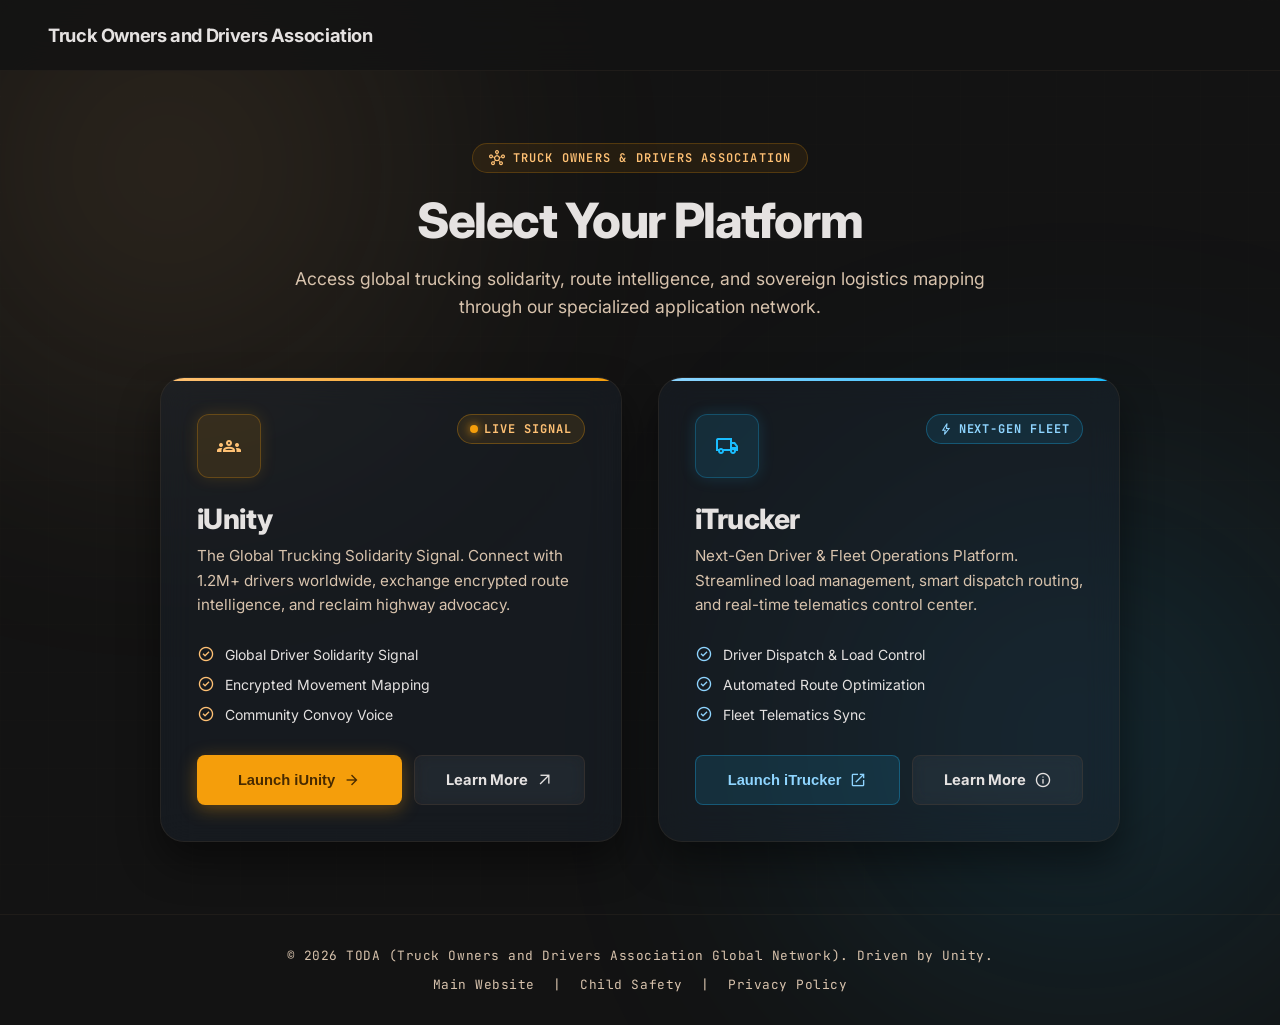
==== index.html @ bb976653 "first commit" ====
<!DOCTYPE html>
<html lang="en">

<head>
  <meta charset="utf-8">
  <meta name="viewport" content="width=device-width, initial-scale=1.0">

  <!-- SEO Meta Tags -->
  <title>Application Portal | iUnity & iTrucker</title>
  <meta name="description"
    content="Access official applications: iUnity for global driver solidarity and iTrucker for next-gen fleet operations.">
  <meta name="author" content="Truck Owners and Drivers Association">
  <link rel="canonical" href="https://app.jointoda.com/">

  <!-- Google Fonts: Inter & JetBrains Mono (Matches iUnity Design Language) -->
  <link rel="preconnect" href="https://fonts.googleapis.com">
  <link rel="preconnect" href="https://fonts.gstatic.com" crossorigin>
  <link
    href="https://fonts.googleapis.com/css2?family=Inter:wght@400;500;600;700;800&family=JetBrains+Mono:wght@500;700&display=swap"
    rel="stylesheet">
  <link rel="stylesheet"
    href="https://fonts.googleapis.com/css2?family=Material+Symbols+Outlined:opsz,wght,FILL,GRAD@24,400,0,0" />

  <style>
    /* =========================================================
       TODA Unified Design System — Matched to iUnity Core Tokens
       ========================================================= */
    :root {
      /* Base Surface / Obsidian Charcoal Palette */
      --background: #131313;
      --on-background: #e5e2e1;
      --surface: #131313;
      --surface-dim: #131313;
      --surface-bright: #393939;

      --surface-container-lowest: #0e0e0e;
      --surface-container-low: #1c1b1b;
      --surface-container: #201f1f;
      --surface-container-high: #2a2a2a;
      --surface-container-highest: #353534;

      --on-surface: #e5e2e1;
      --on-surface-variant: #d8c3ad;

      --outline: #a08e7a;
      --outline-variant: #534434;

      /* Primary Unity Amber Accent */
      --primary: #ffc174;
      --primary-container: #f59e0b;
      --on-primary: #472a00;
      --on-primary-container: #613b00;
      --primary-fixed: #ffddb8;
      --primary-fixed-dim: #ffb95f;
      --primary-glow: rgba(245, 158, 11, 0.28);

      /* Tertiary / Fleet Cyan Accent (iTrucker) */
      --tertiary: #8fd5ff;
      --tertiary-container: #1abdff;
      --on-tertiary: #00344a;
      --cyan-glow: rgba(26, 189, 255, 0.28);

      /* Border Radii */
      --radius-sm: 0.25rem;
      --radius-default: 0.5rem;
      --radius-lg: 0.75rem;
      --radius-xl: clamp(1rem, 2vw, 1.5rem);
      --radius-full: 9999px;

      /* Animation Transitions */
      --transition-fast: 0.2s cubic-bezier(0.4, 0, 0.2, 1);
      --transition-normal: 0.3s cubic-bezier(0.4, 0, 0.2, 1);
    }

    *,
    *::before,
    *::after {
      box-sizing: border-box;
      margin: 0;
      padding: 0;
    }

    body {
      font-family: 'Inter', system-ui, -apple-system, sans-serif;
      background-color: var(--background);
      color: var(--on-surface);
      min-height: 100vh;
      display: flex;
      flex-direction: column;
      overflow-x: hidden;
      position: relative;
      -webkit-font-smoothing: antialiased;
    }

    /* Ambient Highway Glows */
    .ambient-blob {
      position: fixed;
      border-radius: var(--radius-full);
      filter: blur(140px);
      pointer-events: none;
      z-index: 0;
      opacity: 0.28;
      transition: transform 0.15s ease-out;
    }

    .blob-1 {
      width: clamp(320px, 45vw, 650px);
      height: clamp(320px, 45vw, 650px);
      background: radial-gradient(circle, var(--primary), transparent 70%);
      top: -120px;
      left: -120px;
    }

    .blob-2 {
      width: clamp(340px, 50vw, 700px);
      height: clamp(340px, 50vw, 700px);
      background: radial-gradient(circle, var(--tertiary-container), transparent 70%);
      bottom: -160px;
      right: -120px;
    }

    /* Subtle Highway Grid Overlay */
    .grid-pattern {
      position: fixed;
      inset: 0;
      background-image:
        linear-gradient(rgba(83, 68, 52, 0.05) 1px, transparent 1px),
        linear-gradient(90deg, rgba(83, 68, 52, 0.05) 1px, transparent 1px);
      background-size: 48px 48px;
      pointer-events: none;
      z-index: 1;
      opacity: 0.7;
    }

    /* Header Nav */
    header {
      position: relative;
      z-index: 10;
      padding: clamp(16px, 2vw, 24px) clamp(20px, 4vw, 48px);
      display: flex;
      align-items: center;
      justify-content: space-between;
      border-bottom: 1px solid rgba(83, 68, 52, 0.2);
      backdrop-filter: blur(16px);
      -webkit-backdrop-filter: blur(16px);
      background: rgba(19, 19, 19, 0.85);
    }

    .brand-logo {
      display: flex;
      align-items: center;
      gap: 12px;
      text-decoration: none;
      color: var(--on-surface);
    }

    .brand-title {
      font-size: clamp(0.95rem, 1.5vw, 1.15rem);
      font-weight: 700;
      letter-spacing: -0.02em;
      color: var(--on-surface);
    }

    /* Main Container */
    main {
      flex: 1;
      position: relative;
      z-index: 10;
      max-width: 1100px;
      width: 100%;
      margin: 0 auto;
      padding: clamp(40px, 6vw, 72px) clamp(16px, 3vw, 32px);
      display: flex;
      flex-direction: column;
      align-items: center;
      justify-content: center;
    }

    .hero-heading {
      text-align: center;
      max-width: 720px;
      margin-bottom: clamp(36px, 5vw, 56px);
    }

    .hero-pill {
      display: inline-flex;
      align-items: center;
      gap: 8px;
      padding: 6px 16px;
      background: rgba(245, 158, 11, 0.08);
      border: 1px solid rgba(245, 158, 11, 0.22);
      border-radius: var(--radius-full);
      font-family: 'JetBrains Mono', monospace;
      font-size: clamp(0.6875rem, 0.3vw + 0.55rem, 0.75rem);
      font-weight: 600;
      color: var(--primary);
      text-transform: uppercase;
      letter-spacing: 0.1em;
      margin-bottom: 20px;
    }

    .hero-title {
      font-size: clamp(1.85rem, 3.8vw, 3.25rem);
      font-weight: 800;
      line-height: 1.15;
      letter-spacing: -0.03em;
      margin-bottom: 16px;
      color: var(--on-surface);
    }

    .hero-subtitle {
      font-size: clamp(0.925rem, 0.5vw + 0.75rem, 1.1rem);
      color: var(--on-surface-variant);
      line-height: 1.6;
    }

    /* Apps Grid */
    .apps-grid {
      display: grid;
      grid-template-columns: repeat(auto-fit, minmax(320px, 1fr));
      gap: clamp(24px, 3vw, 36px);
      width: 100%;
      max-width: 960px;
    }

    /* Glass App Cards */
    .app-card {
      background: rgba(31, 41, 55, 0.35);
      border: 1px solid rgba(83, 68, 52, 0.25);
      border-radius: var(--radius-xl);
      padding: clamp(28px, 3vw, 36px);
      display: flex;
      flex-direction: column;
      justify-content: space-between;
      position: relative;
      backdrop-filter: blur(16px);
      -webkit-backdrop-filter: blur(16px);
      transition: transform var(--transition-normal), border-color var(--transition-normal), box-shadow var(--transition-normal), background-color var(--transition-normal);
      box-shadow: 0 20px 40px rgba(0, 0, 0, 0.45);
      overflow: hidden;
    }

    .app-card::before {
      content: '';
      position: absolute;
      top: 0;
      left: 0;
      right: 0;
      height: 3px;
      background: transparent;
      transition: background var(--transition-normal);
    }

    /* iUnity Card Accents */
    .app-card-iunity:hover {
      transform: translateY(-6px);
      border-color: var(--primary);
      box-shadow: 0 25px 50px -15px var(--primary-glow);
      background: rgba(31, 41, 55, 0.5);
    }

    .app-card-iunity::before {
      background: linear-gradient(90deg, var(--primary), var(--primary-container));
    }

    /* iTrucker Card Accents */
    .app-card-itrucker:hover {
      transform: translateY(-6px);
      border-color: var(--tertiary-container);
      box-shadow: 0 25px 50px -15px var(--cyan-glow);
      background: rgba(31, 41, 55, 0.5);
    }

    .app-card-itrucker::before {
      background: linear-gradient(90deg, var(--tertiary), var(--tertiary-container));
    }

    .card-header {
      display: flex;
      align-items: flex-start;
      justify-content: space-between;
      margin-bottom: 24px;
    }

    .app-icon-wrapper {
      width: clamp(54px, 5vw, 64px);
      height: clamp(54px, 5vw, 64px);
      border-radius: var(--radius-lg);
      display: flex;
      align-items: center;
      justify-content: center;
      font-size: 30px;
    }

    .iunity-icon {
      background: rgba(245, 158, 11, 0.12);
      color: var(--primary);
      border: 1px solid rgba(245, 158, 11, 0.25);
      box-shadow: 0 0 16px rgba(245, 158, 11, 0.15);
    }

    .itrucker-icon {
      background: rgba(26, 189, 255, 0.12);
      color: var(--tertiary-container);
      border: 1px solid rgba(26, 189, 255, 0.25);
      box-shadow: 0 0 16px rgba(26, 189, 255, 0.15);
    }

    /* Status Badges */
    .status-badge {
      display: flex;
      align-items: center;
      gap: 6px;
      font-family: 'JetBrains Mono', monospace;
      font-size: 0.75rem;
      font-weight: 700;
      letter-spacing: 0.08em;
      text-transform: uppercase;
      padding: 6px 12px;
      border-radius: var(--radius-full);
    }

    .status-live {
      background: rgba(245, 158, 11, 0.1);
      color: var(--primary);
      border: 1px solid rgba(245, 158, 11, 0.3);
    }

    .status-pulse {
      width: 8px;
      height: 8px;
      border-radius: var(--radius-full);
      background: var(--primary-container);
      box-shadow: 0 0 10px var(--primary-container);
      animation: pulse 2s infinite;
    }

    .status-coming {
      background: rgba(26, 189, 255, 0.1);
      color: var(--tertiary);
      border: 1px solid rgba(26, 189, 255, 0.3);
    }

    @keyframes pulse {
      0% {
        transform: scale(0.95);
        box-shadow: 0 0 0 0 rgba(245, 158, 11, 0.7);
      }

      70% {
        transform: scale(1.1);
        box-shadow: 0 0 0 8px rgba(245, 158, 11, 0);
      }

      100% {
        transform: scale(0.95);
        box-shadow: 0 0 0 0 rgba(245, 158, 11, 0);
      }
    }

    .app-title {
      font-size: 1.75rem;
      font-weight: 800;
      margin-bottom: 8px;
      letter-spacing: -0.02em;
      color: var(--on-surface);
    }

    .app-desc {
      color: var(--on-surface-variant);
      font-size: 0.95rem;
      line-height: 1.6;
      margin-bottom: 28px;
    }

    .feature-list {
      list-style: none;
      margin-bottom: 32px;
      display: flex;
      flex-direction: column;
      gap: 12px;
    }

    .feature-item {
      display: flex;
      align-items: center;
      gap: 10px;
      font-size: 0.875rem;
      color: var(--on-surface);
    }

    .feature-item span.material-symbols-outlined {
      font-size: 18px;
    }

    /* Buttons Layout & Styling */
    .card-actions {
      display: grid;
      grid-template-columns: 1.2fr 1fr;
      gap: 12px;
      width: 100%;
      margin-top: auto;
    }

    .btn-launch,
    .btn-learn-more {
      width: 100%;
      height: 50px;
      border-radius: var(--radius-default);
      font-weight: 700;
      font-size: clamp(0.82rem, 0.3vw + 0.72rem, 0.92rem);
      display: inline-flex;
      align-items: center;
      justify-content: center;
      gap: 8px;
      text-decoration: none;
      cursor: pointer;
      transition: transform var(--transition-fast), background var(--transition-fast), box-shadow var(--transition-fast), border-color var(--transition-fast), color var(--transition-fast);
      border: none;
      white-space: nowrap;
      padding: 0 14px;
    }

    .btn-iunity {
      background: var(--primary-container);
      color: var(--on-primary);
      box-shadow: 0 4px 18px rgba(245, 158, 11, 0.35);
    }

    .btn-iunity:hover {
      background: #ffb95f;
      transform: translateY(-2px);
      box-shadow: 0 6px 24px rgba(245, 158, 11, 0.5);
    }

    .btn-iunity:active {
      transform: translateY(0);
    }

    .btn-itrucker {
      background: rgba(26, 189, 255, 0.12);
      color: var(--tertiary);
      border: 1px solid rgba(26, 189, 255, 0.3);
    }

    .btn-itrucker:hover {
      background: rgba(26, 189, 255, 0.22);
      border-color: var(--tertiary-container);
      transform: translateY(-2px);
      box-shadow: 0 6px 24px var(--cyan-glow);
    }

    .btn-itrucker:active {
      transform: translateY(0);
    }

    /* Learn More Secondary Glass Button */
    .btn-learn-more {
      background: rgba(255, 255, 255, 0.04);
      color: var(--on-surface);
      border: 1px solid rgba(83, 68, 52, 0.35);
      backdrop-filter: blur(8px);
      -webkit-backdrop-filter: blur(8px);
    }

    .app-card-iunity .btn-learn-more:hover {
      background: rgba(245, 158, 11, 0.12);
      border-color: rgba(245, 158, 11, 0.45);
      color: var(--primary);
      transform: translateY(-2px);
      box-shadow: 0 4px 16px rgba(245, 158, 11, 0.2);
    }

    .app-card-itrucker .btn-learn-more:hover {
      background: rgba(26, 189, 255, 0.12);
      border-color: rgba(26, 189, 255, 0.45);
      color: var(--tertiary);
      transform: translateY(-2px);
      box-shadow: 0 4px 16px rgba(26, 189, 255, 0.2);
    }

    .btn-learn-more:active {
      transform: translateY(0);
    }

    @media (max-width: 480px) {
      .card-actions {
        grid-template-columns: 1fr;
      }
    }

    /* Footer */
    footer {
      position: relative;
      z-index: 10;
      padding: 32px 24px;
      text-align: center;
      color: var(--on-surface-variant);
      font-family: 'JetBrains Mono', monospace;
      font-size: 0.8rem;
      letter-spacing: 0.04em;
      border-top: 1px solid rgba(83, 68, 52, 0.2);
    }

    footer a {
      color: var(--on-surface-variant);
      text-decoration: none;
      margin: 0 10px;
      transition: color var(--transition-fast);
    }

    footer a:hover {
      color: var(--primary);
    }

    /* Modal for iTrucker preview */
    .modal-overlay {
      position: fixed;
      inset: 0;
      background: rgba(14, 14, 14, 0.85);
      backdrop-filter: blur(10px);
      -webkit-backdrop-filter: blur(10px);
      z-index: 100;
      display: flex;
      align-items: center;
      justify-content: center;
      padding: 24px;
      opacity: 0;
      pointer-events: none;
      transition: opacity var(--transition-normal);
    }

    .modal-overlay.open {
      opacity: 1;
      pointer-events: auto;
    }

    .modal-box {
      background: var(--surface-container-high);
      border: 1px solid rgba(26, 189, 255, 0.3);
      border-radius: var(--radius-xl);
      padding: clamp(28px, 4vw, 40px);
      max-width: 480px;
      width: 100%;
      text-align: center;
      box-shadow: 0 25px 60px rgba(0, 0, 0, 0.7);
    }

    .modal-badge {
      display: inline-flex;
      align-items: center;
      gap: 6px;
      padding: 5px 14px;
      background: rgba(26, 189, 255, 0.12);
      border: 1px solid rgba(26, 189, 255, 0.3);
      border-radius: var(--radius-full);
      color: var(--tertiary);
      font-family: 'JetBrains Mono', monospace;
      font-size: 0.75rem;
      font-weight: 700;
      letter-spacing: 0.08em;
      text-transform: uppercase;
      margin-bottom: 16px;
    }
  </style>
</head>

<body>

  <!-- Ambient highway grid texture & glowing blobs -->
  <div class="grid-pattern" aria-hidden="true"></div>
  <div class="ambient-blob blob-1" id="blob-1" aria-hidden="true"></div>
  <div class="ambient-blob blob-2" id="blob-2" aria-hidden="true"></div>

  <!-- Header -->
  <header>
    <a href="#" class="brand-logo">
      <span class="brand-title">Truck Owners and Drivers Association</span>
    </a>
  </header>

  <!-- Main Content -->
  <main>
    <div class="hero-heading">
      <div class="hero-pill">
        <span class="material-symbols-outlined" style="font-size: 16px;">hub</span>
        <span>TRUCK OWNERS & DRIVERS ASSOCIATION</span>
      </div>
      <h1 class="hero-title">Select Your Platform</h1>
      <p class="hero-subtitle">Access global trucking solidarity, route intelligence, and sovereign logistics mapping
        through our specialized application network.</p>
    </div>

    <div class="apps-grid">
      <!-- App Card 1: iUnity -->
      <div class="app-card app-card-iunity">
        <div>
          <div class="card-header">
            <div class="app-icon-wrapper iunity-icon">
              <span class="material-symbols-outlined">groups</span>
            </div>
            <div class="status-badge status-live">
              <span class="status-pulse"></span>
              Live Signal
            </div>
          </div>

          <h2 class="app-title">iUnity</h2>
          <p class="app-desc">The Global Trucking Solidarity Signal. Connect with 1.2M+ drivers worldwide, exchange
            encrypted route intelligence, and reclaim highway advocacy.</p>

          <ul class="feature-list">
            <li class="feature-item">
              <span class="material-symbols-outlined" style="color: var(--primary);">check_circle</span>
              <span>Global Driver Solidarity Signal</span>
            </li>
            <li class="feature-item">
              <span class="material-symbols-outlined" style="color: var(--primary);">check_circle</span>
              <span>Encrypted Movement Mapping</span>
            </li>
            <li class="feature-item">
              <span class="material-symbols-outlined" style="color: var(--primary);">check_circle</span>
              <span>Community Convoy Voice</span>
            </li>
          </ul>
        </div>

        <div class="card-actions">
          <button class="btn-launch btn-iunity" onclick="handleDownloadClick(event)">
            <span>Launch iUnity</span>
            <span class="material-symbols-outlined" style="font-size: 18px;">arrow_forward</span>
          </button>
          <a href="iUnity/" class="btn-learn-more">
            <span>Learn More</span>
            <span class="material-symbols-outlined" style="font-size: 18px;">arrow_outward</span>
          </a>
        </div>
      </div>

      <!-- App Card 2: iTrucker -->
      <div class="app-card app-card-itrucker">
        <div>
          <div class="card-header">
            <div class="app-icon-wrapper itrucker-icon">
              <span class="material-symbols-outlined">local_shipping</span>
            </div>
            <div class="status-badge status-coming">
              <span class="material-symbols-outlined" style="font-size: 14px;">bolt</span>
              Next-Gen Fleet
            </div>
          </div>

          <h2 class="app-title">iTrucker</h2>
          <p class="app-desc">Next-Gen Driver & Fleet Operations Platform. Streamlined load management, smart dispatch
            routing, and real-time telematics control center.</p>

          <ul class="feature-list">
            <li class="feature-item">
              <span class="material-symbols-outlined" style="color: var(--tertiary);">check_circle</span>
              <span>Driver Dispatch & Load Control</span>
            </li>
            <li class="feature-item">
              <span class="material-symbols-outlined" style="color: var(--tertiary);">check_circle</span>
              <span>Automated Route Optimization</span>
            </li>
            <li class="feature-item">
              <span class="material-symbols-outlined" style="color: var(--tertiary);">check_circle</span>
              <span>Fleet Telematics Sync</span>
            </li>
          </ul>
        </div>

        <div class="card-actions">
          <button onclick="openITruckerModal()" class="btn-launch btn-itrucker">
            <span>Launch iTrucker</span>
            <span class="material-symbols-outlined" style="font-size: 18px;">open_in_new</span>
          </button>
          <a href="iTrucker/" class="btn-learn-more">
            <span>Learn More</span>
            <span class="material-symbols-outlined" style="font-size: 18px;">info</span>
          </a>
        </div>
      </div>
    </div>
  </main>

  <!-- Footer -->
  <footer>
    <p>© 2026 TODA (Truck Owners and Drivers Association Global Network). Driven by Unity.</p>
    <p style="margin-top: 12px;">
      <a href="https://jointoda.com">Main Website</a> |
      <a href="iUnity/child-safety.html">Child Safety</a> |
      <a href="https://jointoda.com/privacy-policy/">Privacy Policy</a>
    </p>
  </footer>

  <!-- Modal for iTrucker preview -->
  <div id="itrucker-modal" class="modal-overlay" onclick="closeModalOnBackdrop(event)">
    <div class="modal-box">
      <div style="margin-bottom: 16px;">
        <span class="material-symbols-outlined"
          style="font-size: 56px; color: var(--tertiary-container);">construction</span>
      </div>
      <div>
        <span class="modal-badge">
          <span class="material-symbols-outlined" style="font-size: 14px;">engineering</span>
          UNDER DEVELOPMENT
        </span>
      </div>
      <h3 style="font-size: 1.65rem; font-weight: 800; margin-bottom: 12px; color: var(--on-surface);">App Under
        Development</h3>
      <p style="color: var(--on-surface-variant); font-size: 0.95rem; line-height: 1.6; margin-bottom: 28px;">
        The <strong>iTrucker</strong> fleet dispatch and driver operations system is currently under active development.
        Signal sync and enterprise tools will be coming online soon.
      </p>
      <div style="display: flex; gap: 12px; justify-content: center;">
        <button onclick="closeITruckerModal()" class="btn-launch btn-itrucker" style="width: auto; padding: 0 36px;">
          <span>Acknowledge Signal</span>
        </button>
      </div>
    </div>
  </div>

  <script>
    // Automatic device detection for iUnity app download
    const PLAY_STORE_URL = 'https://play.google.com/store/apps/details?id=com.jointoda.iunity&pcampaignid=web_share';
    const APP_STORE_URL = 'https://apps.apple.com/us/app/iunity-for-truckers/id6792612777';

    function getAppDownloadUrl() {
      const ua = navigator.userAgent || '';
      const isTraditionalIOS = /iPhone|iPad|iPod/i.test(ua);
      const isModernIPad = (navigator.platform === 'MacIntel' || /Macintosh/i.test(ua)) && navigator.maxTouchPoints > 1;

      if (isTraditionalIOS || isModernIPad) {
        return APP_STORE_URL;
      }
      return PLAY_STORE_URL;
    }

    let isRedirecting = false;
    function handleDownloadClick(event) {
      if (event) {
        event.preventDefault();
      }
      if (isRedirecting) {
        return;
      }
      isRedirecting = true;
      window.location.href = getAppDownloadUrl();
      setTimeout(() => {
        isRedirecting = false;
      }, 2500);
    }

    function openITruckerModal() {
      const modal = document.getElementById('itrucker-modal');
      if (modal) modal.classList.add('open');
    }
    function closeITruckerModal() {
      const modal = document.getElementById('itrucker-modal');
      if (modal) modal.classList.remove('open');
    }
    function closeModalOnBackdrop(e) {
      if (e.target.id === 'itrucker-modal') closeITruckerModal();
    }

    // Smooth subtle parallax ambient blobs on mouse move
    window.addEventListener('mousemove', (e) => {
      const x = (e.clientX / window.innerWidth - 0.5) * 35;
      const y = (e.clientY / window.innerHeight - 0.5) * 35;
      const blob1 = document.getElementById('blob-1');
      const blob2 = document.getElementById('blob-2');
      if (blob1) blob1.style.transform = `translate(${x}px, ${y}px)`;
      if (blob2) blob2.style.transform = `translate(${-x}px, ${-y}px)`;
    });
  </script>
</body>

</html>
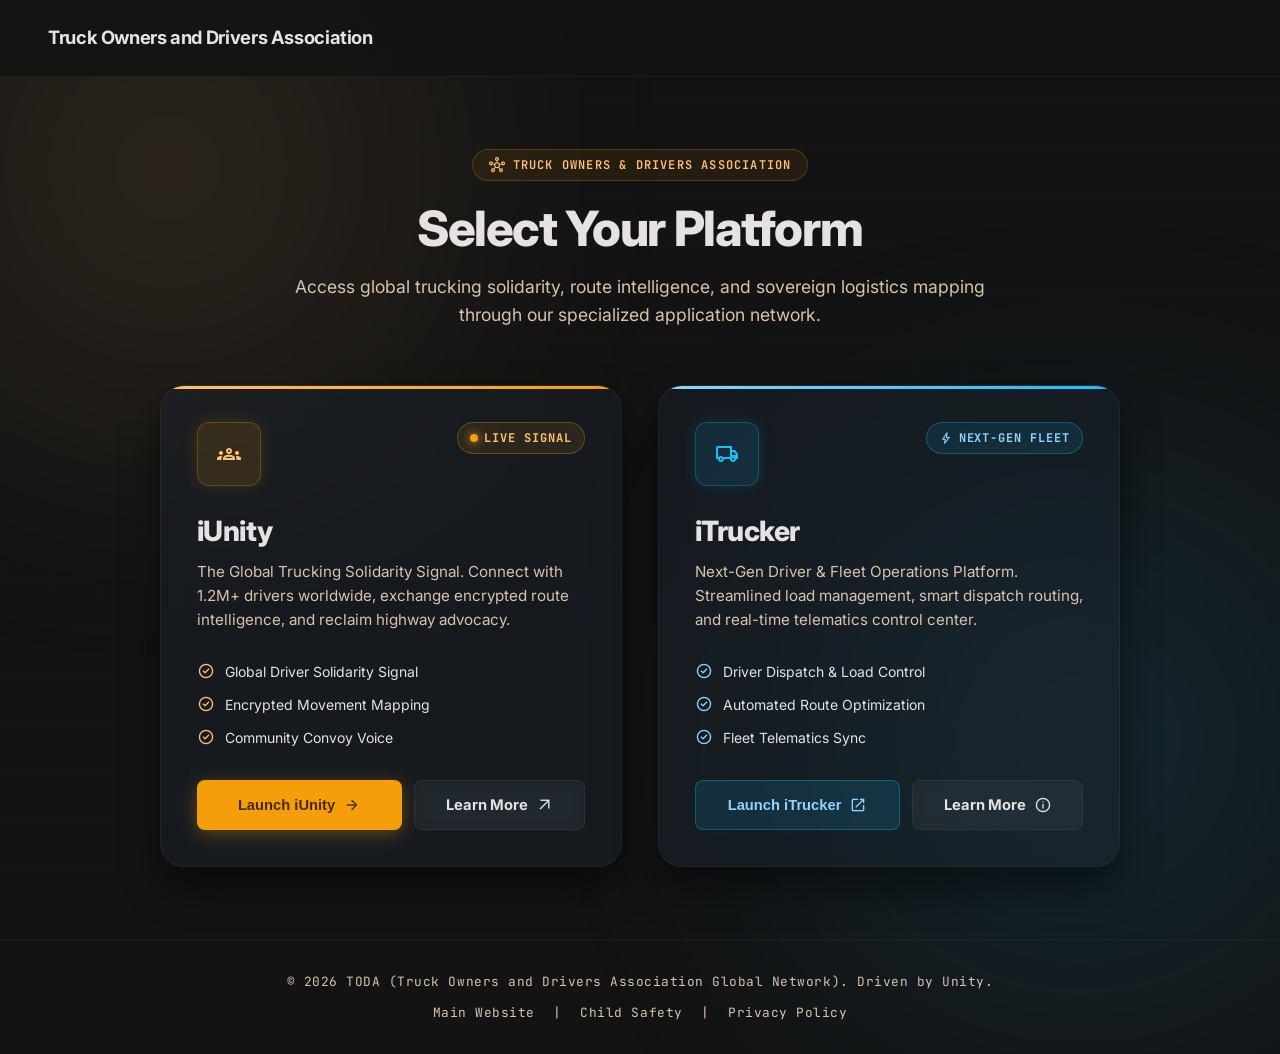
==== commit cc5e6541: "feat: add smart download page and core shared styling assets for iUnity web app" ====
--- a/index.html
+++ b/index.html
@@ -21,86 +21,17 @@
   <link rel="stylesheet"
     href="https://fonts.googleapis.com/css2?family=Material+Symbols+Outlined:opsz,wght,FILL,GRAD@24,400,0,0" />
 
+  <!-- Shared Design Tokens & Theme -->
+  <link rel="stylesheet" href="shared/theme.css?v=14">
+
   <style>
-    /* =========================================================
-       TODA Unified Design System — Matched to iUnity Core Tokens
-       ========================================================= */
-    :root {
-      /* Base Surface / Obsidian Charcoal Palette */
-      --background: #131313;
-      --on-background: #e5e2e1;
-      --surface: #131313;
-      --surface-dim: #131313;
-      --surface-bright: #393939;
-
-      --surface-container-lowest: #0e0e0e;
-      --surface-container-low: #1c1b1b;
-      --surface-container: #201f1f;
-      --surface-container-high: #2a2a2a;
-      --surface-container-highest: #353534;
-
-      --on-surface: #e5e2e1;
-      --on-surface-variant: #d8c3ad;
-
-      --outline: #a08e7a;
-      --outline-variant: #534434;
-
-      /* Primary Unity Amber Accent */
-      --primary: #ffc174;
-      --primary-container: #f59e0b;
-      --on-primary: #472a00;
-      --on-primary-container: #613b00;
-      --primary-fixed: #ffddb8;
-      --primary-fixed-dim: #ffb95f;
-      --primary-glow: rgba(245, 158, 11, 0.28);
-
-      /* Tertiary / Fleet Cyan Accent (iTrucker) */
-      --tertiary: #8fd5ff;
-      --tertiary-container: #1abdff;
-      --on-tertiary: #00344a;
-      --cyan-glow: rgba(26, 189, 255, 0.28);
-
-      /* Border Radii */
-      --radius-sm: 0.25rem;
-      --radius-default: 0.5rem;
-      --radius-lg: 0.75rem;
-      --radius-xl: clamp(1rem, 2vw, 1.5rem);
-      --radius-full: 9999px;
-
-      /* Animation Transitions */
-      --transition-fast: 0.2s cubic-bezier(0.4, 0, 0.2, 1);
-      --transition-normal: 0.3s cubic-bezier(0.4, 0, 0.2, 1);
-    }
-
-    *,
-    *::before,
-    *::after {
-      box-sizing: border-box;
-      margin: 0;
-      padding: 0;
-    }
-
+    /* Portal-Specific Layout & Card Styles */
     body {
-      font-family: 'Inter', system-ui, -apple-system, sans-serif;
-      background-color: var(--background);
-      color: var(--on-surface);
       min-height: 100vh;
       display: flex;
       flex-direction: column;
       overflow-x: hidden;
       position: relative;
-      -webkit-font-smoothing: antialiased;
-    }
-
-    /* Ambient Highway Glows */
-    .ambient-blob {
-      position: fixed;
-      border-radius: var(--radius-full);
-      filter: blur(140px);
-      pointer-events: none;
-      z-index: 0;
-      opacity: 0.28;
-      transition: transform 0.15s ease-out;
     }
 
     .blob-1 {
@@ -117,19 +48,6 @@
       background: radial-gradient(circle, var(--tertiary-container), transparent 70%);
       bottom: -160px;
       right: -120px;
-    }
-
-    /* Subtle Highway Grid Overlay */
-    .grid-pattern {
-      position: fixed;
-      inset: 0;
-      background-image:
-        linear-gradient(rgba(83, 68, 52, 0.05) 1px, transparent 1px),
-        linear-gradient(90deg, rgba(83, 68, 52, 0.05) 1px, transparent 1px);
-      background-size: 48px 48px;
-      pointer-events: none;
-      z-index: 1;
-      opacity: 0.7;
     }
 
     /* Header Nav */
@@ -626,7 +544,7 @@
         </div>
 
         <div class="card-actions">
-          <button class="btn-launch btn-iunity" onclick="handleDownloadClick(event)">
+          <button class="btn-launch btn-iunity" data-action="download-iunity" onclick="handleDownloadClick(event)">
             <span>Launch iUnity</span>
             <span class="material-symbols-outlined" style="font-size: 18px;">arrow_forward</span>
           </button>
@@ -671,7 +589,7 @@
         </div>
 
         <div class="card-actions">
-          <button onclick="openITruckerModal()" class="btn-launch btn-itrucker">
+          <button class="btn-launch btn-itrucker" data-action="open-itrucker-modal" onclick="openITruckerModal()">
             <span>Launch iTrucker</span>
             <span class="material-symbols-outlined" style="font-size: 18px;">open_in_new</span>
           </button>
@@ -714,65 +632,97 @@
         Signal sync and enterprise tools will be coming online soon.
       </p>
       <div style="display: flex; gap: 12px; justify-content: center;">
-        <button onclick="closeITruckerModal()" class="btn-launch btn-itrucker" style="width: auto; padding: 0 36px;">
+        <button class="btn-launch btn-itrucker" data-action="close-itrucker-modal" onclick="closeITruckerModal()" style="width: auto; padding: 0 36px;">
           <span>Acknowledge Signal</span>
         </button>
       </div>
     </div>
   </div>
 
+  <!-- Centralized App Detection Script -->
+  <script src="shared/app-detection.js?v=14"></script>
+
   <script>
-    // Automatic device detection for iUnity app download
-    const PLAY_STORE_URL = 'https://play.google.com/store/apps/details?id=com.jointoda.iunity&pcampaignid=web_share';
-    const APP_STORE_URL = 'https://apps.apple.com/us/app/iunity-for-truckers/id6792612777';
-
-    function getAppDownloadUrl() {
-      const ua = navigator.userAgent || '';
-      const isTraditionalIOS = /iPhone|iPad|iPod/i.test(ua);
-      const isModernIPad = (navigator.platform === 'MacIntel' || /Macintosh/i.test(ua)) && navigator.maxTouchPoints > 1;
-
-      if (isTraditionalIOS || isModernIPad) {
-        return APP_STORE_URL;
-      }
-      return PLAY_STORE_URL;
-    }
-
-    let isRedirecting = false;
-    function handleDownloadClick(event) {
-      if (event) {
-        event.preventDefault();
-      }
-      if (isRedirecting) {
-        return;
-      }
-      isRedirecting = true;
-      window.location.href = getAppDownloadUrl();
-      setTimeout(() => {
-        isRedirecting = false;
-      }, 2500);
-    }
-
-    function openITruckerModal() {
-      const modal = document.getElementById('itrucker-modal');
-      if (modal) modal.classList.add('open');
-    }
-    function closeITruckerModal() {
-      const modal = document.getElementById('itrucker-modal');
-      if (modal) modal.classList.remove('open');
-    }
-    function closeModalOnBackdrop(e) {
-      if (e.target.id === 'itrucker-modal') closeITruckerModal();
-    }
-
-    // Smooth subtle parallax ambient blobs on mouse move
-    window.addEventListener('mousemove', (e) => {
-      const x = (e.clientX / window.innerWidth - 0.5) * 35;
-      const y = (e.clientY / window.innerHeight - 0.5) * 35;
-      const blob1 = document.getElementById('blob-1');
-      const blob2 = document.getElementById('blob-2');
-      if (blob1) blob1.style.transform = `translate(${x}px, ${y}px)`;
-      if (blob2) blob2.style.transform = `translate(${-x}px, ${-y}px)`;
-    });
+    (function () {
+      'use strict';
+
+      var PARALLAX_FACTOR = 35;
+
+      function openITruckerModal() {
+        var modal = document.getElementById('itrucker-modal');
+        if (modal) modal.classList.add('open');
+      }
+
+      function closeITruckerModal() {
+        var modal = document.getElementById('itrucker-modal');
+        if (modal) modal.classList.remove('open');
+      }
+
+      function closeModalOnBackdrop(e) {
+        if (e && e.target && e.target.id === 'itrucker-modal') {
+          closeITruckerModal();
+        }
+      }
+
+      function handleDownloadClick(event) {
+        if (window.TODA_APP && typeof window.TODA_APP.handleDownloadClick === 'function') {
+          window.TODA_APP.handleDownloadClick(event);
+        }
+      }
+
+      // Parallax ambient background animation throttled with requestAnimationFrame
+      var ticking = false;
+      var blob1 = document.getElementById('blob-1');
+      var blob2 = document.getElementById('blob-2');
+
+      if (blob1 || blob2) {
+        var mouseX = 0;
+        var mouseY = 0;
+
+        window.addEventListener('mousemove', function (e) {
+          mouseX = (e.clientX / window.innerWidth - 0.5) * PARALLAX_FACTOR;
+          mouseY = (e.clientY / window.innerHeight - 0.5) * PARALLAX_FACTOR;
+
+          if (!ticking) {
+            window.requestAnimationFrame(function () {
+              if (blob1) blob1.style.transform = 'translate(' + mouseX + 'px, ' + mouseY + 'px)';
+              if (blob2) blob2.style.transform = 'translate(' + (-mouseX) + 'px, ' + (-mouseY) + 'px)';
+              ticking = false;
+            });
+            ticking = true;
+          }
+        });
+      }
+
+      // Event listener registration
+      document.addEventListener('DOMContentLoaded', function () {
+        var iunityBtn = document.querySelector('[data-action="download-iunity"]');
+        if (iunityBtn) {
+          iunityBtn.addEventListener('click', handleDownloadClick);
+        }
+
+        var openModalBtn = document.querySelector('[data-action="open-itrucker-modal"]');
+        if (openModalBtn) {
+          openModalBtn.addEventListener('click', openITruckerModal);
+        }
+
+        var closeModalBtn = document.querySelector('[data-action="close-itrucker-modal"]');
+        if (closeModalBtn) {
+          closeModalBtn.addEventListener('click', closeITruckerModal);
+        }
+
+        var modalOverlay = document.getElementById('itrucker-modal');
+        if (modalOverlay) {
+          modalOverlay.addEventListener('click', closeModalOnBackdrop);
+        }
+      });
+
+      // Export globally for backward compatibility
+      window.openITruckerModal = openITruckerModal;
+      window.closeITruckerModal = closeITruckerModal;
+      window.closeModalOnBackdrop = closeModalOnBackdrop;
+      window.handleDownloadClick = handleDownloadClick;
+    })();
   </script>
 </body>
 
--- a/shared/theme.css
+++ b/shared/theme.css
@@ -0,0 +1,156 @@
+/* =========================================================
+   TODA & iUnity Unified Design System Tokens & Base Styles
+   Shared across Root Portal, Download Page, and Sub-Apps
+   ========================================================= */
+
+:root {
+  /* Surface / Obsidian Charcoal Palette */
+  --background: #131313;
+  --on-background: #e5e2e1;
+  --surface: #131313;
+  --surface-dim: #131313;
+  --surface-bright: #393939;
+
+  --surface-container-lowest: #0e0e0e;
+  --surface-container-low: #1c1b1b;
+  --surface-container: #201f1f;
+  --surface-container-high: #2a2a2a;
+  --surface-container-highest: #353534;
+
+  --on-surface: #e5e2e1;
+  --on-surface-variant: #d8c3ad;
+
+  --outline: #a08e7a;
+  --outline-variant: #534434;
+
+  /* Primary Unity Amber Accent */
+  --primary: #ffc174;
+  --primary-container: #f59e0b;
+  --on-primary: #472a00;
+  --on-primary-container: #613b00;
+  --primary-fixed: #ffddb8;
+  --primary-fixed-dim: #ffb95f;
+  --primary-glow: rgba(245, 158, 11, 0.3);
+
+  /* Secondary Neutral-Cool Accent */
+  --secondary: #bdc7db;
+  --secondary-container: #404a5a;
+  --on-secondary: #273140;
+  --on-secondary-container: #afb9cc;
+
+  /* Tertiary Electric Cyan Accent */
+  --tertiary: #8fd5ff;
+  --tertiary-container: #1abdff;
+  --on-tertiary: #00344a;
+  --cyan-glow: rgba(26, 189, 255, 0.28);
+
+  /* Status Colors */
+  --error: #ffb4ab;
+  --error-container: #93000a;
+
+  /* Border Radii */
+  --radius-sm: 0.25rem;
+  --radius-default: 0.5rem;
+  --radius-lg: 0.75rem;
+  --radius-xl: clamp(1rem, 2vw, 1.5rem);
+  --radius-full: 9999px;
+
+  /* Animation Transitions */
+  --transition-fast: 0.2s cubic-bezier(0.4, 0, 0.2, 1);
+  --transition-normal: 0.3s cubic-bezier(0.4, 0, 0.2, 1);
+  --transition-slow: 0.5s cubic-bezier(0.4, 0, 0.2, 1);
+}
+
+/* Base Reset */
+*, *::before, *::after {
+  box-sizing: border-box;
+  margin: 0;
+  padding: 0;
+}
+
+/* Base Body Defaults */
+html {
+  scroll-behavior: smooth;
+  background-color: var(--background);
+  color: var(--on-surface);
+}
+
+body {
+  font-family: 'Inter', system-ui, -apple-system, sans-serif;
+  background-color: var(--background);
+  color: var(--on-surface);
+  line-height: 1.5;
+  -webkit-font-smoothing: antialiased;
+}
+
+/* Ambient Background Blobs */
+.ambient-blob {
+  position: fixed;
+  border-radius: var(--radius-full);
+  filter: blur(140px);
+  pointer-events: none;
+  z-index: 0;
+  opacity: 0.28;
+  transition: transform 0.15s ease-out;
+}
+
+/* Highway Radar Grid Texture */
+.grid-pattern {
+  position: fixed;
+  inset: 0;
+  background-image: 
+    linear-gradient(rgba(83, 68, 52, 0.05) 1px, transparent 1px),
+    linear-gradient(90deg, rgba(83, 68, 52, 0.05) 1px, transparent 1px);
+  background-size: 48px 48px;
+  pointer-events: none;
+  z-index: 1;
+  opacity: 0.6;
+}
+
+/* Reusable Glass Card Component */
+.glass-card {
+  background: rgba(31, 41, 55, 0.4);
+  backdrop-filter: blur(16px);
+  -webkit-backdrop-filter: blur(16px);
+  border: 1px solid rgba(83, 68, 52, 0.35);
+  border-radius: var(--radius-xl);
+  box-shadow: 0 20px 40px rgba(0, 0, 0, 0.45);
+  transition: transform var(--transition-normal), border-color var(--transition-normal), background-color var(--transition-normal), box-shadow var(--transition-normal);
+}
+
+/* Technical Label Caps (JetBrains Mono) */
+.font-label-caps {
+  font-family: 'JetBrains Mono', monospace;
+  font-size: clamp(0.625rem, 0.3vw + 0.5rem, 0.75rem);
+  font-weight: 500;
+  line-height: 1.0;
+  letter-spacing: 0.1em;
+  text-transform: uppercase;
+}
+
+.font-label-caps .brand-lower {
+  text-transform: lowercase;
+}
+
+/* Pulse Animation for Live Signal */
+@keyframes pulse {
+  0% {
+    transform: scale(0.95);
+    box-shadow: 0 0 0 0 rgba(245, 158, 11, 0.7);
+  }
+  70% {
+    transform: scale(1.1);
+    box-shadow: 0 0 0 8px rgba(245, 158, 11, 0);
+  }
+  100% {
+    transform: scale(0.95);
+    box-shadow: 0 0 0 0 rgba(245, 158, 11, 0);
+  }
+}
+
+/* Spinner Animation for Loaders */
+@keyframes spin {
+  to {
+    transform: rotate(360deg);
+  }
+}
